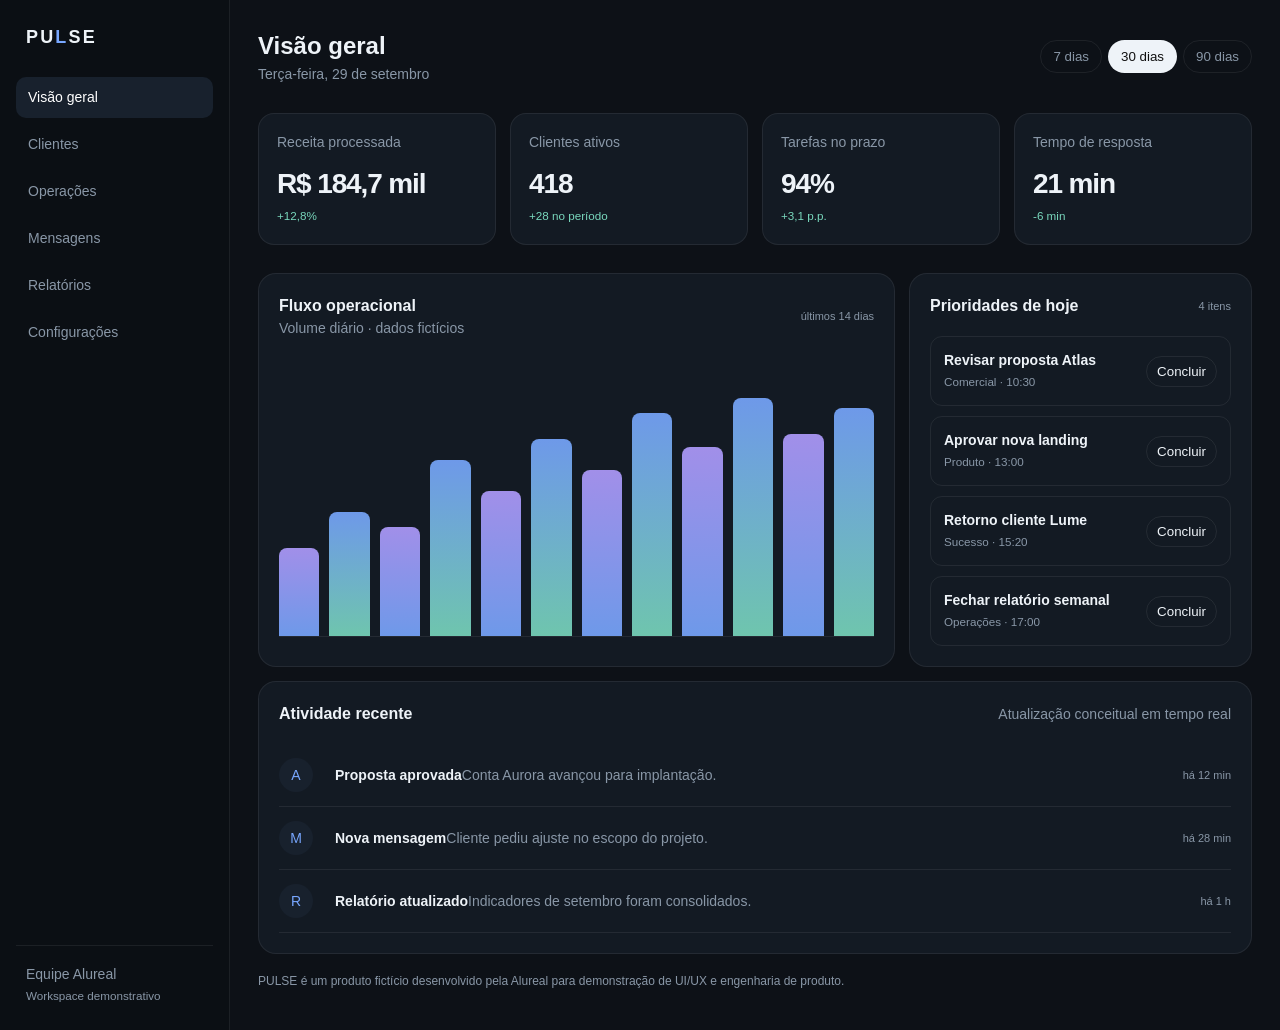
==== index.html @ 9f87678d "feat: add PULSE SaaS dashboard" ====
<!doctype html><html lang="pt-BR"><head><meta charset="utf-8"><meta name="viewport" content="width=device-width,initial-scale=1"><meta name="description" content="PULSE — dashboard SaaS conceitual Alureal"><title>PULSE — operations dashboard</title><link rel="stylesheet" href="styles.css"></head><body>
<div class="app">
<aside class="sidebar"><div class="brand">PU<b>L</b>SE</div><nav class="side-nav"><a class="active" href="#">Visão geral</a><a href="#">Clientes</a><a href="#">Operações</a><a href="#">Mensagens</a><a href="#">Relatórios</a><a href="#">Configurações</a></nav><div class="profile">Equipe Alureal<br><small>Workspace demonstrativo</small></div></aside>
<main class="main">
<header class="topbar"><div><button class="menu" data-menu>☰</button><h1>Visão geral</h1><span class="muted">Terça-feira, 29 de setembro</span></div><div class="periods"><button class="period" data-period="7d">7 dias</button><button class="period active" data-period="30d">30 dias</button><button class="period" data-period="90d">90 dias</button></div></header>
<section class="metrics"><article class="metric"><span>Receita processada</span><strong data-metric="revenue">R$ 184,7 mil</strong><small>+12,8%</small></article><article class="metric"><span>Clientes ativos</span><strong data-metric="clients">418</strong><small>+28 no período</small></article><article class="metric"><span>Tarefas no prazo</span><strong data-metric="tasks">94%</strong><small>+3,1 p.p.</small></article><article class="metric"><span>Tempo de resposta</span><strong data-metric="response">21 min</strong><small>-6 min</small></article></section>
<section class="grid">
<article class="card"><div class="card-head"><div><h2>Fluxo operacional</h2><span class="muted">Volume diário · dados fictícios</span></div><span class="tag">últimos 14 dias</span></div><div class="chart" aria-label="Gráfico demonstrativo"><i class="bar" style="height:34%"></i><i class="bar" style="height:48%"></i><i class="bar" style="height:42%"></i><i class="bar" style="height:68%"></i><i class="bar" style="height:56%"></i><i class="bar" style="height:76%"></i><i class="bar" style="height:64%"></i><i class="bar" style="height:86%"></i><i class="bar" style="height:73%"></i><i class="bar" style="height:92%"></i><i class="bar" style="height:78%"></i><i class="bar" style="height:88%"></i></div></article>
<article class="card"><div class="card-head"><h2>Prioridades de hoje</h2><span class="tag">4 itens</span></div><div class="tasks"><div class="task"><div><strong>Revisar proposta Atlas</strong><small>Comercial · 10:30</small></div><button data-task>Concluir</button></div><div class="task"><div><strong>Aprovar nova landing</strong><small>Produto · 13:00</small></div><button data-task>Concluir</button></div><div class="task"><div><strong>Retorno cliente Lume</strong><small>Sucesso · 15:20</small></div><button data-task>Concluir</button></div><div class="task"><div><strong>Fechar relatório semanal</strong><small>Operações · 17:00</small></div><button data-task>Concluir</button></div></div></article>
</section>
<section class="card activity"><div class="card-head"><h2>Atividade recente</h2><span class="muted">Atualização conceitual em tempo real</span></div><div class="activity-row"><span class="dot">A</span><div><strong>Proposta aprovada</strong><span class="muted">Conta Aurora avançou para implantação.</span></div><span class="tag">há 12 min</span></div><div class="activity-row"><span class="dot">M</span><div><strong>Nova mensagem</strong><span class="muted">Cliente pediu ajuste no escopo do projeto.</span></div><span class="tag">há 28 min</span></div><div class="activity-row"><span class="dot">R</span><div><strong>Relatório atualizado</strong><span class="muted">Indicadores de setembro foram consolidados.</span></div><span class="tag">há 1 h</span></div></section>
<p class="footer-note">PULSE é um produto fictício desenvolvido pela Alureal para demonstração de UI/UX e engenharia de produto.</p>
</main></div><script src="app.js"></script></body></html>
---- styles.css ----
:root{--bg:#0d1117;--panel:#131a23;--panel2:#18212d;--text:#eef3f8;--muted:#8997a7;--line:#ffffff12;--blue:#78a7ff;--mint:#79d8bd;--violet:#b19cff}*{box-sizing:border-box}body{margin:0;background:var(--bg);color:var(--text);font:14px/1.5 Arial,sans-serif}.app{min-height:100vh;display:grid;grid-template-columns:230px 1fr}.sidebar{border-right:1px solid var(--line);background:#0b0f14;padding:24px 16px;display:flex;flex-direction:column}.brand{font-weight:800;font-size:18px;letter-spacing:.12em;padding:0 10px 26px}.brand b{color:var(--blue)}.side-nav{display:grid;gap:6px}.side-nav a{color:var(--muted);text-decoration:none;padding:10px 12px;border-radius:10px}.side-nav .active{background:var(--panel2);color:white}.profile{margin-top:auto;border-top:1px solid var(--line);padding:18px 10px 0;color:var(--muted)}.main{padding:28px;overflow:hidden}.topbar{display:flex;align-items:center;justify-content:space-between;gap:20px}.topbar h1{margin:0;font-size:24px}.periods{display:flex;gap:6px}.period{border:1px solid var(--line);background:transparent;color:var(--muted);border-radius:999px;padding:8px 12px}.period.active{background:var(--text);color:#111}.menu{display:none}.metrics{display:grid;grid-template-columns:repeat(4,1fr);gap:14px;margin:28px 0}.metric{background:var(--panel);border:1px solid var(--line);border-radius:16px;padding:18px}.metric span{color:var(--muted)}.metric strong{display:block;font-size:28px;margin-top:10px;letter-spacing:-.04em}.metric small{color:var(--mint)}.grid{display:grid;grid-template-columns:1.3fr .7fr;gap:14px}.card{background:var(--panel);border:1px solid var(--line);border-radius:18px;padding:20px}.card-head{display:flex;justify-content:space-between;align-items:center;margin-bottom:18px}.card h2{font-size:16px;margin:0}.muted{color:var(--muted)}.chart{height:280px;display:flex;align-items:end;gap:10px;border-bottom:1px solid var(--line);padding-top:20px}.bar{flex:1;background:linear-gradient(to top,var(--blue),var(--violet));border-radius:8px 8px 0 0;min-height:20px;opacity:.9}.bar:nth-child(2n){background:linear-gradient(to top,var(--mint),var(--blue))}.tasks{display:grid;gap:10px}.task{display:grid;grid-template-columns:1fr auto;gap:12px;align-items:center;padding:13px;border:1px solid var(--line);border-radius:12px}.task strong{display:block}.task small{color:var(--muted)}.task button{border:1px solid var(--line);background:transparent;color:var(--text);border-radius:999px;padding:7px 10px}.task button.done{background:var(--mint);color:#10221d}.activity{margin-top:14px}.activity-row{display:grid;grid-template-columns:44px 1fr auto;gap:12px;align-items:center;padding:14px 0;border-bottom:1px solid var(--line)}.dot{width:34px;height:34px;border-radius:50%;display:grid;place-items:center;background:var(--panel2);color:var(--blue)}.tag{font-size:11px;color:var(--muted)}.footer-note{margin-top:18px;color:var(--muted);font-size:12px}@media(max-width:980px){.app{grid-template-columns:1fr}.sidebar{position:fixed;inset:0 auto 0 0;width:230px;z-index:30;transform:translateX(-100%);transition:.2s}.sidebar.open{transform:none}.menu{display:block}.metrics{grid-template-columns:1fr 1fr}.grid{grid-template-columns:1fr}}@media(max-width:560px){.main{padding:18px}.metrics{grid-template-columns:1fr}.periods{overflow:auto}.chart{height:220px}.activity-row{grid-template-columns:36px 1fr}.activity-row>span:last-child{display:none}}
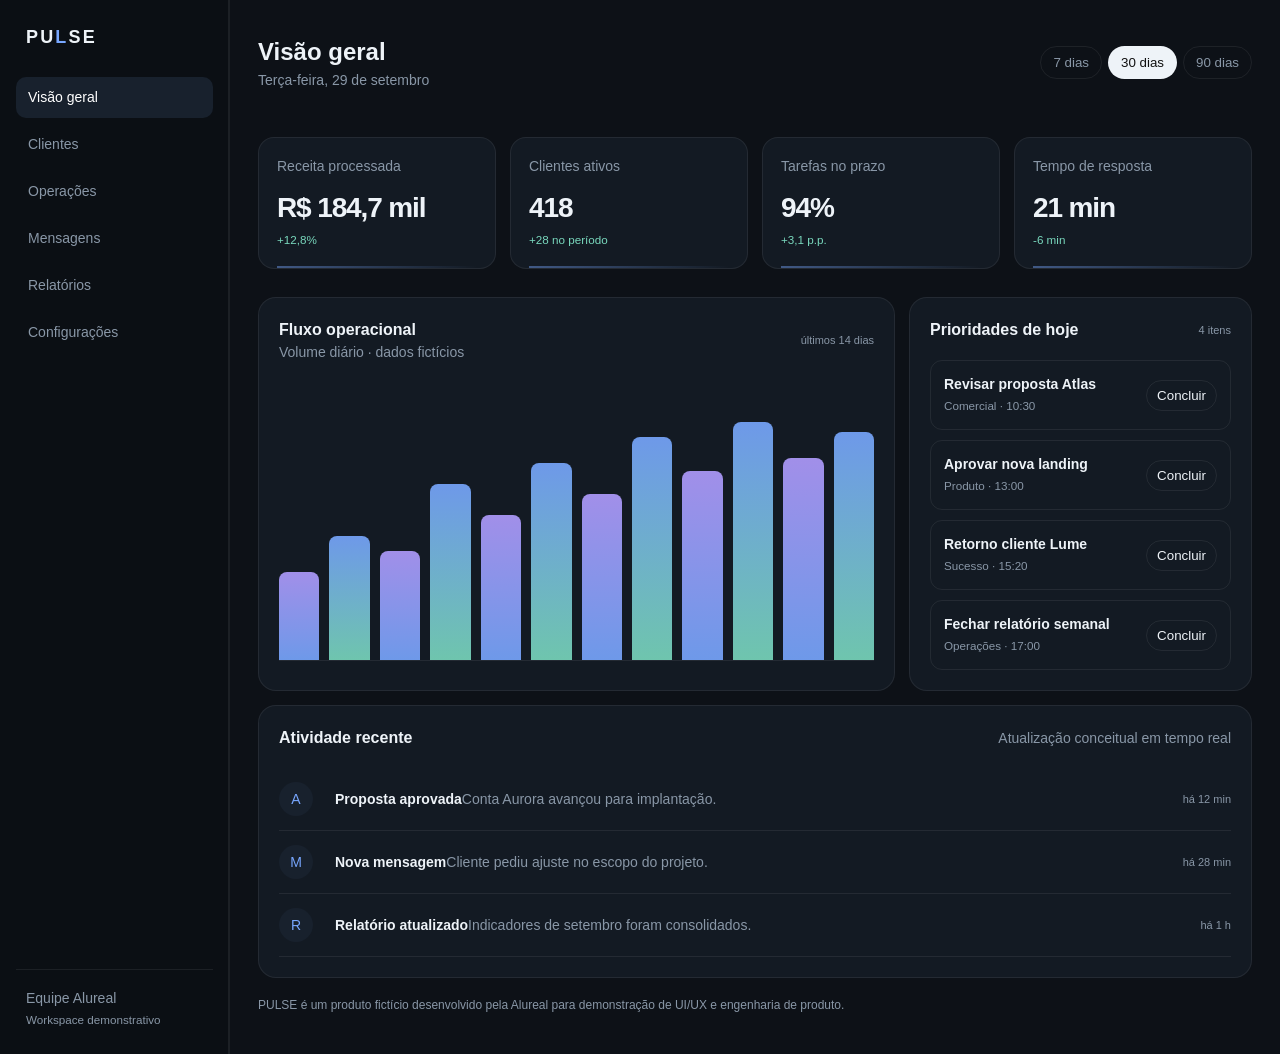
==== commit 7f0caf08: "feat: connect homepage to multipage experience" ====
--- a/index.html
+++ b/index.html
@@ -1,6 +1,6 @@
-<!doctype html><html lang="pt-BR"><head><meta charset="utf-8"><meta name="viewport" content="width=device-width,initial-scale=1"><meta name="description" content="PULSE — dashboard SaaS conceitual Alureal"><title>PULSE — operations dashboard</title><link rel="stylesheet" href="styles.css"></head><body>
+<!doctype html><html lang="pt-BR"><head><meta charset="utf-8"><meta name="viewport" content="width=device-width, initial-scale=1, maximum-scale=1, user-scalable=no, viewport-fit=cover"><meta name="description" content="PULSE — dashboard SaaS conceitual Alureal"><title>PULSE — operations dashboard</title><link rel="stylesheet" href="styles.css"></head><body>
 <div class="app">
-<aside class="sidebar"><div class="brand">PU<b>L</b>SE</div><nav class="side-nav"><a class="active" href="#">Visão geral</a><a href="#">Clientes</a><a href="#">Operações</a><a href="#">Mensagens</a><a href="#">Relatórios</a><a href="#">Configurações</a></nav><div class="profile">Equipe Alureal<br><small>Workspace demonstrativo</small></div></aside>
+<aside class="sidebar"><div class="brand">PU<b>L</b>SE</div><nav class="side-nav"><a class="active" href="index.html">Visão geral</a><a href="clientes.html">Clientes</a><a href="operacoes.html">Operações</a><a href="mensagens.html">Mensagens</a><a href="relatorios.html">Relatórios</a><a href="configuracoes.html">Configurações</a></nav><div class="profile">Equipe Alureal<br><small>Workspace demonstrativo</small></div></aside>
 <main class="main">
 <header class="topbar"><div><button class="menu" data-menu>☰</button><h1>Visão geral</h1><span class="muted">Terça-feira, 29 de setembro</span></div><div class="periods"><button class="period" data-period="7d">7 dias</button><button class="period active" data-period="30d">30 dias</button><button class="period" data-period="90d">90 dias</button></div></header>
 <section class="metrics"><article class="metric"><span>Receita processada</span><strong data-metric="revenue">R$ 184,7 mil</strong><small>+12,8%</small></article><article class="metric"><span>Clientes ativos</span><strong data-metric="clients">418</strong><small>+28 no período</small></article><article class="metric"><span>Tarefas no prazo</span><strong data-metric="tasks">94%</strong><small>+3,1 p.p.</small></article><article class="metric"><span>Tempo de resposta</span><strong data-metric="response">21 min</strong><small>-6 min</small></article></section>
--- a/styles.css
+++ b/styles.css
@@ -1 +1,24 @@
-:root{--bg:#0d1117;--panel:#131a23;--panel2:#18212d;--text:#eef3f8;--muted:#8997a7;--line:#ffffff12;--blue:#78a7ff;--mint:#79d8bd;--violet:#b19cff}*{box-sizing:border-box}body{margin:0;background:var(--bg);color:var(--text);font:14px/1.5 Arial,sans-serif}.app{min-height:100vh;display:grid;grid-template-columns:230px 1fr}.sidebar{border-right:1px solid var(--line);background:#0b0f14;padding:24px 16px;display:flex;flex-direction:column}.brand{font-weight:800;font-size:18px;letter-spacing:.12em;padding:0 10px 26px}.brand b{color:var(--blue)}.side-nav{display:grid;gap:6px}.side-nav a{color:var(--muted);text-decoration:none;padding:10px 12px;border-radius:10px}.side-nav .active{background:var(--panel2);color:white}.profile{margin-top:auto;border-top:1px solid var(--line);padding:18px 10px 0;color:var(--muted)}.main{padding:28px;overflow:hidden}.topbar{display:flex;align-items:center;justify-content:space-between;gap:20px}.topbar h1{margin:0;font-size:24px}.periods{display:flex;gap:6px}.period{border:1px solid var(--line);background:transparent;color:var(--muted);border-radius:999px;padding:8px 12px}.period.active{background:var(--text);color:#111}.menu{display:none}.metrics{display:grid;grid-template-columns:repeat(4,1fr);gap:14px;margin:28px 0}.metric{background:var(--panel);border:1px solid var(--line);border-radius:16px;padding:18px}.metric span{color:var(--muted)}.metric strong{display:block;font-size:28px;margin-top:10px;letter-spacing:-.04em}.metric small{color:var(--mint)}.grid{display:grid;grid-template-columns:1.3fr .7fr;gap:14px}.card{background:var(--panel);border:1px solid var(--line);border-radius:18px;padding:20px}.card-head{display:flex;justify-content:space-between;align-items:center;margin-bottom:18px}.card h2{font-size:16px;margin:0}.muted{color:var(--muted)}.chart{height:280px;display:flex;align-items:end;gap:10px;border-bottom:1px solid var(--line);padding-top:20px}.bar{flex:1;background:linear-gradient(to top,var(--blue),var(--violet));border-radius:8px 8px 0 0;min-height:20px;opacity:.9}.bar:nth-child(2n){background:linear-gradient(to top,var(--mint),var(--blue))}.tasks{display:grid;gap:10px}.task{display:grid;grid-template-columns:1fr auto;gap:12px;align-items:center;padding:13px;border:1px solid var(--line);border-radius:12px}.task strong{display:block}.task small{color:var(--muted)}.task button{border:1px solid var(--line);background:transparent;color:var(--text);border-radius:999px;padding:7px 10px}.task button.done{background:var(--mint);color:#10221d}.activity{margin-top:14px}.activity-row{display:grid;grid-template-columns:44px 1fr auto;gap:12px;align-items:center;padding:14px 0;border-bottom:1px solid var(--line)}.dot{width:34px;height:34px;border-radius:50%;display:grid;place-items:center;background:var(--panel2);color:var(--blue)}.tag{font-size:11px;color:var(--muted)}.footer-note{margin-top:18px;color:var(--muted);font-size:12px}@media(max-width:980px){.app{grid-template-columns:1fr}.sidebar{position:fixed;inset:0 auto 0 0;width:230px;z-index:30;transform:translateX(-100%);transition:.2s}.sidebar.open{transform:none}.menu{display:block}.metrics{grid-template-columns:1fr 1fr}.grid{grid-template-columns:1fr}}@media(max-width:560px){.main{padding:18px}.metrics{grid-template-columns:1fr}.periods{overflow:auto}.chart{height:220px}.activity-row{grid-template-columns:36px 1fr}.activity-row>span:last-child{display:none}}+:root{--bg:#0d1117;--panel:#131a23;--panel2:#18212d;--text:#eef3f8;--muted:#8997a7;--line:#ffffff12;--blue:#78a7ff;--mint:#79d8bd;--violet:#b19cff}*{box-sizing:border-box}body{margin:0;background:var(--bg);color:var(--text);font:14px/1.5 Arial,sans-serif}.app{min-height:100vh;display:grid;grid-template-columns:230px 1fr}.sidebar{border-right:1px solid var(--line);background:#0b0f14;padding:24px 16px;display:flex;flex-direction:column}.brand{font-weight:800;font-size:18px;letter-spacing:.12em;padding:0 10px 26px}.brand b{color:var(--blue)}.side-nav{display:grid;gap:6px}.side-nav a{color:var(--muted);text-decoration:none;padding:10px 12px;border-radius:10px}.side-nav .active{background:var(--panel2);color:white}.profile{margin-top:auto;border-top:1px solid var(--line);padding:18px 10px 0;color:var(--muted)}.main{padding:28px;overflow:hidden}.topbar{display:flex;align-items:center;justify-content:space-between;gap:20px}.topbar h1{margin:0;font-size:24px}.periods{display:flex;gap:6px}.period{border:1px solid var(--line);background:transparent;color:var(--muted);border-radius:999px;padding:8px 12px}.period.active{background:var(--text);color:#111}.menu{display:none}.metrics{display:grid;grid-template-columns:repeat(4,1fr);gap:14px;margin:28px 0}.metric{background:var(--panel);border:1px solid var(--line);border-radius:16px;padding:18px}.metric span{color:var(--muted)}.metric strong{display:block;font-size:28px;margin-top:10px;letter-spacing:-.04em}.metric small{color:var(--mint)}.grid{display:grid;grid-template-columns:1.3fr .7fr;gap:14px}.card{background:var(--panel);border:1px solid var(--line);border-radius:18px;padding:20px}.card-head{display:flex;justify-content:space-between;align-items:center;margin-bottom:18px}.card h2{font-size:16px;margin:0}.muted{color:var(--muted)}.chart{height:280px;display:flex;align-items:end;gap:10px;border-bottom:1px solid var(--line);padding-top:20px}.bar{flex:1;background:linear-gradient(to top,var(--blue),var(--violet));border-radius:8px 8px 0 0;min-height:20px;opacity:.9}.bar:nth-child(2n){background:linear-gradient(to top,var(--mint),var(--blue))}.tasks{display:grid;gap:10px}.task{display:grid;grid-template-columns:1fr auto;gap:12px;align-items:center;padding:13px;border:1px solid var(--line);border-radius:12px}.task strong{display:block}.task small{color:var(--muted)}.task button{border:1px solid var(--line);background:transparent;color:var(--text);border-radius:999px;padding:7px 10px}.task button.done{background:var(--mint);color:#10221d}.activity{margin-top:14px}.activity-row{display:grid;grid-template-columns:44px 1fr auto;gap:12px;align-items:center;padding:14px 0;border-bottom:1px solid var(--line)}.dot{width:34px;height:34px;border-radius:50%;display:grid;place-items:center;background:var(--panel2);color:var(--blue)}.tag{font-size:11px;color:var(--muted)}.footer-note{margin-top:18px;color:var(--muted);font-size:12px}@media(max-width:980px){.app{grid-template-columns:1fr}.sidebar{position:fixed;inset:0 auto 0 0;width:230px;z-index:30;transform:translateX(-100%);transition:.2s}.sidebar.open{transform:none}.menu{display:block}.metrics{grid-template-columns:1fr 1fr}.grid{grid-template-columns:1fr}}@media(max-width:560px){.main{padding:18px}.metrics{grid-template-columns:1fr}.periods{overflow:auto}.chart{height:220px}.activity-row{grid-template-columns:36px 1fr}.activity-row>span:last-child{display:none}}
+/* mobile-hardening-2026-09-29 */
+html,body{width:100%;max-width:100%;overflow-x:clip;-webkit-text-size-adjust:100%;touch-action:pan-y}
+.app,.main,.topbar,.metrics,.grid,.card,.activity{min-width:0}
+body.menu-open{overflow:hidden}
+@media(max-width:980px){
+  body.menu-open::before{content:"";position:fixed;inset:0;z-index:29;background:rgba(4,7,11,.72);backdrop-filter:blur(4px);-webkit-backdrop-filter:blur(4px)}
+  .sidebar{z-index:30;width:min(300px,86vw);background:#0b0f14!important;box-shadow:28px 0 80px rgba(0,0,0,.55);overflow-y:auto}
+  .main{width:100%;max-width:100vw;overflow:hidden}
+}
+@media(max-width:560px){
+  .topbar{align-items:flex-start;flex-direction:column}
+  .topbar>div:first-child{width:100%}
+  .periods{width:100%;max-width:100%;padding-bottom:4px}
+  .period{flex:0 0 auto}
+  .card{padding:16px}
+  .task{grid-template-columns:1fr;align-items:start}
+  .task button{justify-self:start}
+  .chart{gap:6px}
+}
+
+/* portfolio-polish-2026-09-29 */
+:focus-visible{outline:2px solid var(--blue);outline-offset:3px}.sidebar{box-shadow:inset -1px 0 var(--line)}.side-nav a,.period,.task button,.metric,.card{transition:.22s ease}.side-nav a:hover{background:#ffffff08;color:var(--text)}.metric:hover,.card:hover{border-color:#ffffff25}.metric{position:relative;overflow:hidden}.metric::after{content:"";position:absolute;left:18px;right:18px;bottom:0;height:2px;background:linear-gradient(90deg,var(--blue),transparent);opacity:.45}.topbar{position:sticky;top:0;z-index:10;padding:6px 0 18px;background:linear-gradient(to bottom,var(--bg) 75%,transparent)}.period:hover{color:var(--text);border-color:#ffffff25}.task button:hover{border-color:#ffffff35}.bar{transition:height .35s ease,filter .2s}.chart:hover .bar{filter:brightness(1.08)}
+@media(max-width:560px){.main{padding:16px}.topbar{padding-top:4px}.metric strong{font-size:26px}.card-head{align-items:flex-start;gap:12px}.activity-row{padding:12px 0}.footer-note{padding-bottom:max(12px,env(safe-area-inset-bottom))}}
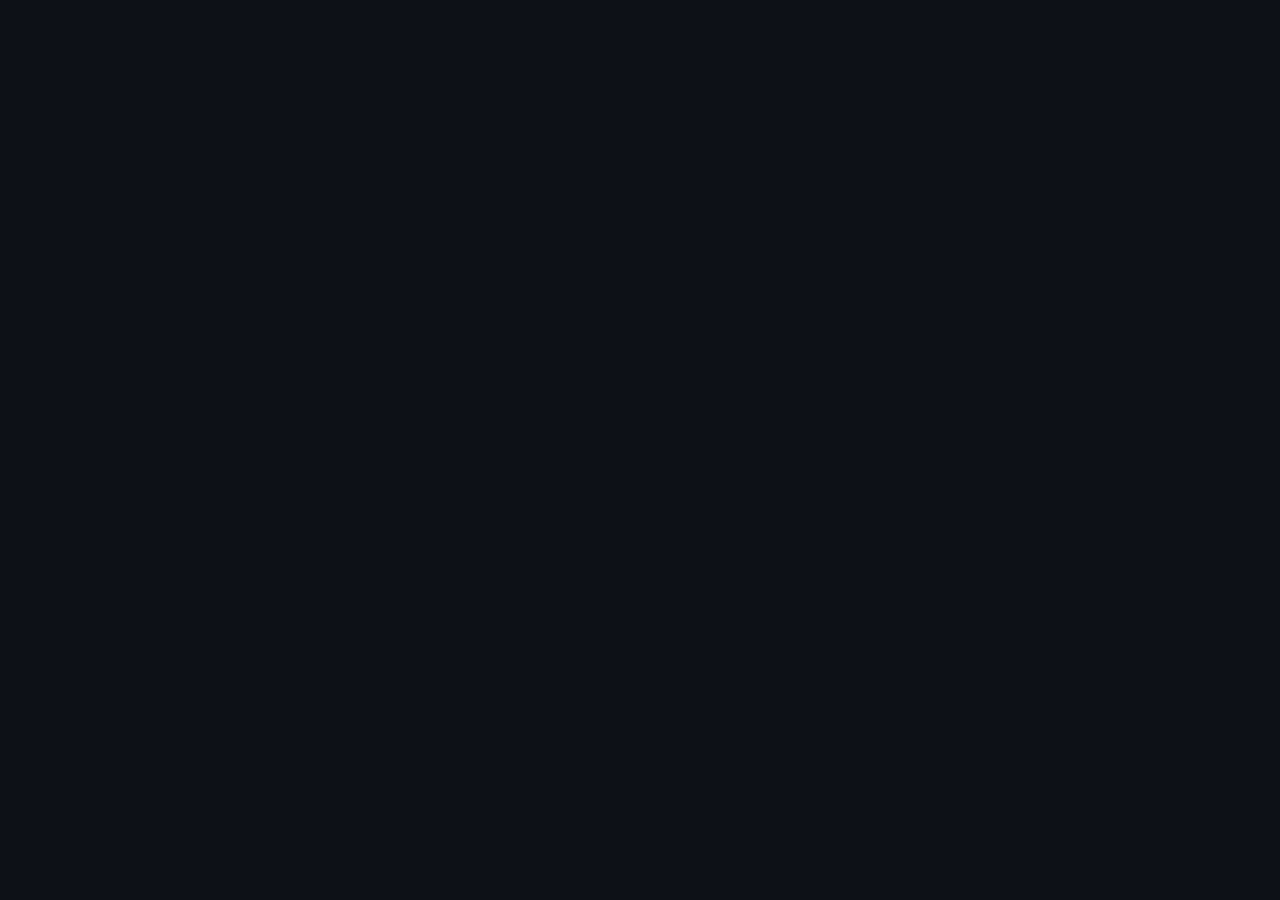
==== commit 46e00163: "feat: rebuild PULSE dashboard" ====
--- a/index.html
+++ b/index.html
@@ -1,13 +1 @@
-<!doctype html><html lang="pt-BR"><head><meta charset="utf-8"><meta name="viewport" content="width=device-width, initial-scale=1, maximum-scale=1, user-scalable=no, viewport-fit=cover"><meta name="description" content="PULSE — dashboard SaaS conceitual Alureal"><title>PULSE — operations dashboard</title><link rel="stylesheet" href="styles.css"></head><body>
-<div class="app">
-<aside class="sidebar"><div class="brand">PU<b>L</b>SE</div><nav class="side-nav"><a class="active" href="index.html">Visão geral</a><a href="clientes.html">Clientes</a><a href="operacoes.html">Operações</a><a href="mensagens.html">Mensagens</a><a href="relatorios.html">Relatórios</a><a href="configuracoes.html">Configurações</a></nav><div class="profile">Equipe Alureal<br><small>Workspace demonstrativo</small></div></aside>
-<main class="main">
-<header class="topbar"><div><button class="menu" data-menu>☰</button><h1>Visão geral</h1><span class="muted">Terça-feira, 29 de setembro</span></div><div class="periods"><button class="period" data-period="7d">7 dias</button><button class="period active" data-period="30d">30 dias</button><button class="period" data-period="90d">90 dias</button></div></header>
-<section class="metrics"><article class="metric"><span>Receita processada</span><strong data-metric="revenue">R$ 184,7 mil</strong><small>+12,8%</small></article><article class="metric"><span>Clientes ativos</span><strong data-metric="clients">418</strong><small>+28 no período</small></article><article class="metric"><span>Tarefas no prazo</span><strong data-metric="tasks">94%</strong><small>+3,1 p.p.</small></article><article class="metric"><span>Tempo de resposta</span><strong data-metric="response">21 min</strong><small>-6 min</small></article></section>
-<section class="grid">
-<article class="card"><div class="card-head"><div><h2>Fluxo operacional</h2><span class="muted">Volume diário · dados fictícios</span></div><span class="tag">últimos 14 dias</span></div><div class="chart" aria-label="Gráfico demonstrativo"><i class="bar" style="height:34%"></i><i class="bar" style="height:48%"></i><i class="bar" style="height:42%"></i><i class="bar" style="height:68%"></i><i class="bar" style="height:56%"></i><i class="bar" style="height:76%"></i><i class="bar" style="height:64%"></i><i class="bar" style="height:86%"></i><i class="bar" style="height:73%"></i><i class="bar" style="height:92%"></i><i class="bar" style="height:78%"></i><i class="bar" style="height:88%"></i></div></article>
-<article class="card"><div class="card-head"><h2>Prioridades de hoje</h2><span class="tag">4 itens</span></div><div class="tasks"><div class="task"><div><strong>Revisar proposta Atlas</strong><small>Comercial · 10:30</small></div><button data-task>Concluir</button></div><div class="task"><div><strong>Aprovar nova landing</strong><small>Produto · 13:00</small></div><button data-task>Concluir</button></div><div class="task"><div><strong>Retorno cliente Lume</strong><small>Sucesso · 15:20</small></div><button data-task>Concluir</button></div><div class="task"><div><strong>Fechar relatório semanal</strong><small>Operações · 17:00</small></div><button data-task>Concluir</button></div></div></article>
-</section>
-<section class="card activity"><div class="card-head"><h2>Atividade recente</h2><span class="muted">Atualização conceitual em tempo real</span></div><div class="activity-row"><span class="dot">A</span><div><strong>Proposta aprovada</strong><span class="muted">Conta Aurora avançou para implantação.</span></div><span class="tag">há 12 min</span></div><div class="activity-row"><span class="dot">M</span><div><strong>Nova mensagem</strong><span class="muted">Cliente pediu ajuste no escopo do projeto.</span></div><span class="tag">há 28 min</span></div><div class="activity-row"><span class="dot">R</span><div><strong>Relatório atualizado</strong><span class="muted">Indicadores de setembro foram consolidados.</span></div><span class="tag">há 1 h</span></div></section>
-<p class="footer-note">PULSE é um produto fictício desenvolvido pela Alureal para demonstração de UI/UX e engenharia de produto.</p>
-</main></div><script src="app.js"></script></body></html>+<!doctype html><html lang="pt-BR" data-theme="dark"><head><meta charset="utf-8"><meta name="viewport" content="width=device-width,initial-scale=1,maximum-scale=1,user-scalable=no,viewport-fit=cover"><title>PULSE — Visão geral</title><link href="https://fonts.googleapis.com/css2?family=Inter:wght@400;500;600;700;800&display=swap" rel="stylesheet"><link rel="stylesheet" href="pulse-app.css?v=20260929-1820"></head><body><div class="shell" data-shell></div><script src="pulse-data.js?v=20260929-1820"></script><script src="pulse-app.js?v=20260929-1820"></script></body></html>
--- a/pulse-app.css
+++ b/pulse-app.css
@@ -0,0 +1 @@
+:root{--bg:#0d1117;--panel:#131a23;--panel2:#192330;--text:#edf3f8;--muted:#8998a8;--line:#ffffff12;--blue:#78a7ff;--mint:#79d8bd;--violet:#b19cff;--danger:#ef747b;--shadow:0 18px 55px #0005}:root[data-theme="light"]{--bg:#f4f6f8;--panel:#fff;--panel2:#edf1f5;--text:#15202c;--muted:#6e7a88;--line:#16212d18;--blue:#3d73d7;--mint:#2d9c79;--violet:#775dd8;--shadow:0 18px 45px #1c27331a}*{box-sizing:border-box}html{-webkit-text-size-adjust:100%}body{margin:0;background:var(--bg);color:var(--text);font:14px/1.5 Inter,Arial,sans-serif;overflow-x:hidden}a{color:inherit;text-decoration:none}button,input,select,textarea{font:inherit}.shell{min-height:100vh;display:grid;grid-template-columns:240px 1fr}.sidebar{position:sticky;top:0;height:100vh;background:color-mix(in srgb,var(--bg) 88%,#000);border-right:1px solid var(--line);padding:20px 14px;display:flex;flex-direction:column}.brand{font-weight:900;font-size:18px;letter-spacing:.12em;padding:4px 10px 24px}.brand b{color:var(--blue)}.workspace-switch{background:var(--panel);border:1px solid var(--line);border-radius:12px;padding:11px;margin-bottom:18px}.side-nav{display:grid;gap:4px}.side-nav a{padding:10px 12px;border-radius:9px;color:var(--muted);display:flex;justify-content:space-between;gap:10px}.side-nav a:hover,.side-nav a.active{background:var(--panel2);color:var(--text)}.side-section{font-size:10px;text-transform:uppercase;letter-spacing:.12em;color:var(--muted);padding:18px 10px 7px}.side-footer{margin-top:auto;border-top:1px solid var(--line);padding:14px 8px}.user{display:flex;gap:10px;align-items:center}.avatar{width:34px;height:34px;border-radius:50%;display:grid;place-items:center;background:linear-gradient(135deg,var(--blue),var(--violet));font-weight:800}.main{padding:24px;min-width:0}.topbar{position:sticky;top:0;z-index:20;background:linear-gradient(to bottom,var(--bg) 78%,transparent);padding:4px 0 18px;display:flex;justify-content:space-between;gap:18px;align-items:center}.topbar h1{font-size:27px;margin:0}.top-actions{display:flex;gap:8px}.icon-btn,.button,.period{border:1px solid var(--line);background:var(--panel);color:var(--text);border-radius:10px;cursor:pointer}.icon-btn{width:42px;height:42px}.button{padding:10px 14px;font-weight:700}.button.primary{background:var(--blue);border-color:var(--blue);color:white}.search{height:42px;border:1px solid var(--line);background:var(--panel);border-radius:10px;padding:0 12px;color:var(--text);width:min(320px,32vw)}.metrics{display:grid;grid-template-columns:repeat(4,1fr);gap:12px;margin:14px 0}.metric{background:var(--panel);border:1px solid var(--line);border-radius:16px;padding:17px;position:relative;overflow:hidden}.metric span{color:var(--muted)}.metric strong{display:block;font-size:27px;margin-top:8px;letter-spacing:-.04em}.metric small{color:var(--mint)}.metric:after{content:"";position:absolute;left:16px;right:16px;bottom:0;height:2px;background:linear-gradient(90deg,var(--blue),transparent)}.grid{display:grid;grid-template-columns:1.25fr .75fr;gap:12px}.card{background:var(--panel);border:1px solid var(--line);border-radius:16px;padding:18px}.card-head{display:flex;justify-content:space-between;gap:12px;align-items:center;margin-bottom:15px}.card-head h2{font-size:16px;margin:0}.muted{color:var(--muted)}.chart{height:260px;display:flex;align-items:end;gap:8px;border-bottom:1px solid var(--line)}.bar{flex:1;background:linear-gradient(to top,var(--blue),var(--violet));border-radius:7px 7px 0 0}.bar:nth-child(2n){background:linear-gradient(to top,var(--mint),var(--blue))}.task-list{display:grid;gap:8px}.task{border:1px solid var(--line);border-radius:11px;padding:12px;display:grid;grid-template-columns:1fr auto;gap:10px}.task strong{display:block}.task small{color:var(--muted)}.priority{font-size:10px;border-radius:999px;padding:5px 7px;background:var(--panel2)}.table{background:var(--panel);border:1px solid var(--line);border-radius:15px;overflow:hidden}.row{display:grid;grid-template-columns:1.4fr 1fr 1fr 1fr .8fr;gap:10px;padding:13px 15px;border-bottom:1px solid var(--line);align-items:center}.row.header{font-size:10px;text-transform:uppercase;letter-spacing:.08em;color:var(--muted)}.health{height:6px;border-radius:999px;background:var(--panel2);overflow:hidden}.health i{display:block;height:100%;background:var(--mint)}.stage{display:inline-flex;width:max-content;border-radius:999px;padding:5px 8px;background:var(--panel2);font-size:11px}.page-head{display:flex;justify-content:space-between;gap:18px;align-items:end;margin-bottom:18px}.page-head h1{font-size:32px;margin:0}.page-head p{color:var(--muted);margin:4px 0}.pipeline{display:grid;grid-template-columns:repeat(4,1fr);gap:10px}.lane{background:var(--panel);border:1px solid var(--line);border-radius:14px;padding:12px;min-height:440px}.lane-head{display:flex;justify-content:space-between;margin-bottom:10px}.ticket{background:var(--panel2);border:1px solid var(--line);border-radius:10px;padding:11px;margin-bottom:8px}.ticket h3{font-size:13px;margin:0 0 4px}.ticket p{font-size:11px;color:var(--muted);margin:0}.ticket button{border:0;background:transparent;color:var(--blue);padding:8px 0 0}.client-hero{display:grid;grid-template-columns:1fr auto;gap:20px;background:var(--panel);border:1px solid var(--line);border-radius:16px;padding:20px}.client-title{display:flex;gap:14px;align-items:center}.client-logo{width:54px;height:54px;border-radius:14px;background:linear-gradient(135deg,var(--blue),var(--mint));display:grid;place-items:center;font-weight:900}.client-actions{display:flex;gap:8px}.detail-grid{display:grid;grid-template-columns:1fr 340px;gap:12px;margin-top:12px}.timeline{display:grid;gap:8px}.timeline-item{border-left:2px solid var(--line);padding:4px 0 12px 14px}.timeline-item span{color:var(--muted);font-size:11px}.message-layout{display:grid;grid-template-columns:300px 1fr;gap:12px}.message-list,.message-view{background:var(--panel);border:1px solid var(--line);border-radius:15px;overflow:hidden}.message-item{padding:13px;border-bottom:1px solid var(--line);cursor:pointer}.message-item.active{background:var(--panel2)}.message-view{padding:18px}.report-grid{display:grid;grid-template-columns:repeat(2,1fr);gap:12px}.report{background:var(--panel);border:1px solid var(--line);border-radius:15px;padding:18px}.spark{height:170px;display:flex;align-items:end;gap:7px;margin-top:12px}.spark i{flex:1;background:linear-gradient(var(--blue),var(--violet));border-radius:5px 5px 0 0}.automation-grid,.team-grid{display:grid;grid-template-columns:repeat(2,1fr);gap:12px}.automation,.member,.setting{background:var(--panel);border:1px solid var(--line);border-radius:15px;padding:16px}.automation-head,.member-head{display:flex;justify-content:space-between;gap:12px}.switch{width:44px;height:24px;border:0;border-radius:999px;background:#45505d;position:relative}.switch:after{content:"";position:absolute;left:3px;top:3px;width:18px;height:18px;border-radius:50%;background:white;transition:.2s}.switch.on{background:var(--mint)}.switch.on:after{left:23px}.member-head{align-items:center}.member-avatar{width:42px;height:42px;border-radius:50%;background:var(--panel2);display:grid;place-items:center;font-weight:800}.settings{display:grid;grid-template-columns:repeat(2,1fr);gap:12px}.setting label{display:flex;justify-content:space-between;gap:14px}.mobile-nav{display:none}@media(max-width:1050px){.shell{grid-template-columns:1fr}.sidebar{position:static;height:auto;border-right:0;border-bottom:1px solid var(--line);padding:10px}.side-nav{display:flex;overflow:auto}.side-nav a{white-space:nowrap}.side-section,.workspace-switch,.side-footer{display:none}.metrics{grid-template-columns:1fr 1fr}.grid,.detail-grid{grid-template-columns:1fr}.pipeline{grid-template-columns:1fr 1fr}.message-layout{grid-template-columns:1fr}.automation-grid,.team-grid,.settings{grid-template-columns:1fr}.report-grid{grid-template-columns:1fr 1fr}}@media(max-width:650px){body{padding-bottom:66px}.main{padding:14px}.topbar{align-items:flex-start;flex-direction:column}.search{width:100%}.metrics,.pipeline,.report-grid{grid-template-columns:1fr}.row{grid-template-columns:1.4fr 1fr}.row>*:nth-child(n+3){display:none}.client-hero{grid-template-columns:1fr}.client-actions{flex-wrap:wrap}.mobile-nav{position:fixed;left:0;right:0;bottom:0;z-index:80;height:64px;background:#16202b;display:grid;grid-template-columns:repeat(4,1fr);box-shadow:0 -8px 28px #0004}.mobile-nav a{display:grid;place-items:center;align-content:center;color:white;font-size:20px}.mobile-nav span{font-size:10px;font-weight:800}}
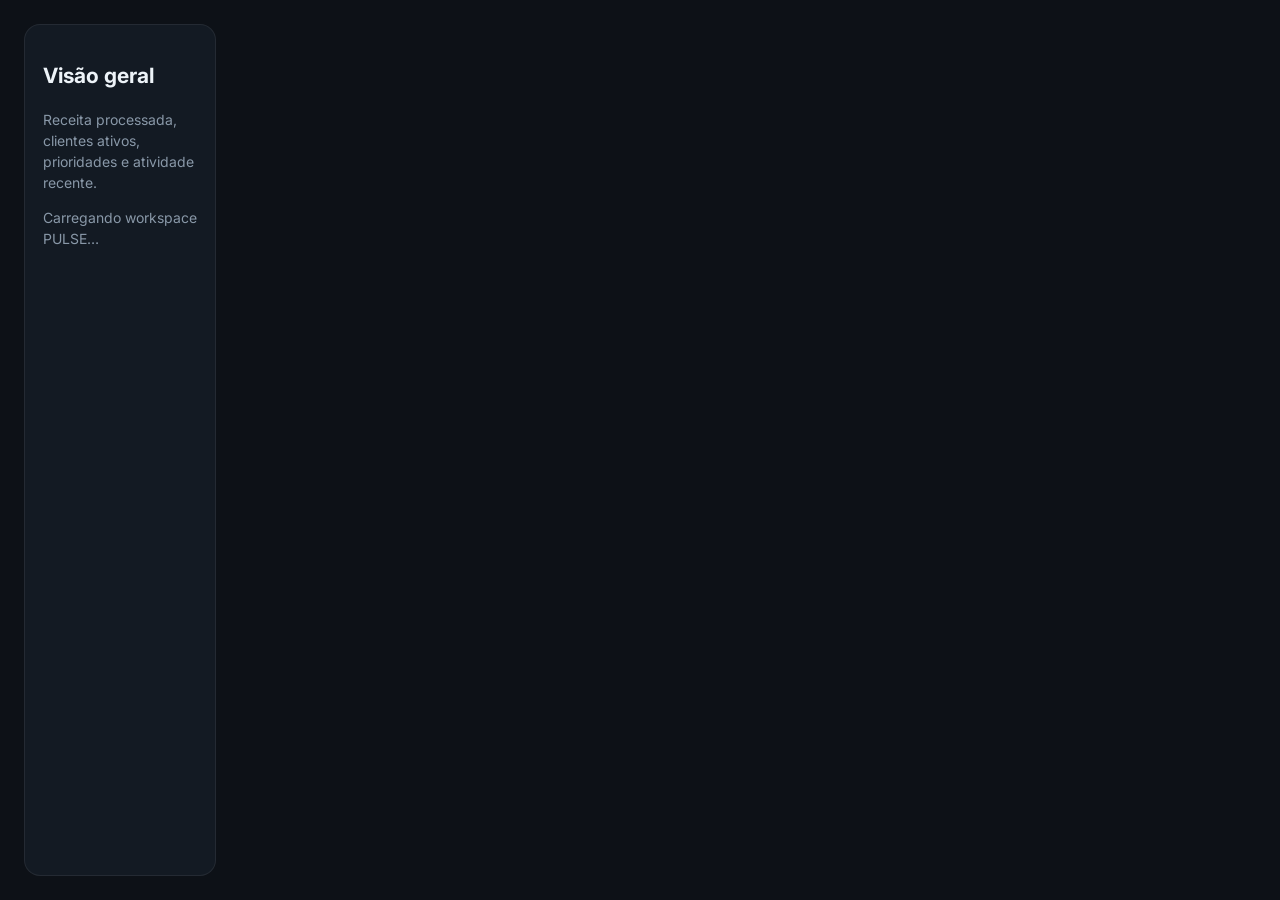
==== commit ba8cdc87: "fix: add resilient static fallback" ====
--- a/index.html
+++ b/index.html
@@ -1 +1 @@
-<!doctype html><html lang="pt-BR" data-theme="dark"><head><meta charset="utf-8"><meta name="viewport" content="width=device-width,initial-scale=1,maximum-scale=1,user-scalable=no,viewport-fit=cover"><title>PULSE — Visão geral</title><link href="https://fonts.googleapis.com/css2?family=Inter:wght@400;500;600;700;800&display=swap" rel="stylesheet"><link rel="stylesheet" href="pulse-app.css?v=20260929-1820"></head><body><div class="shell" data-shell></div><script src="pulse-data.js?v=20260929-1820"></script><script src="pulse-app.js?v=20260929-1820"></script></body></html>+<!doctype html><html lang="pt-BR" data-theme="dark"><head><meta charset="utf-8"><meta name="viewport" content="width=device-width,initial-scale=1,maximum-scale=1,user-scalable=no,viewport-fit=cover"><title>PULSE — Visão geral</title><link href="https://fonts.googleapis.com/css2?family=Inter:wght@400;500;600;700;800&display=swap" rel="stylesheet"><link rel="stylesheet" href="pulse-app.css?v=20260929-1827"></head><body><div class="shell" data-shell><section class="card fallback-static" style="margin:24px"><h1>Visão geral</h1><p class="muted">Receita processada, clientes ativos, prioridades e atividade recente.</p><p class="muted">Carregando workspace PULSE…</p></section></div><script src="pulse-data.js?v=20260929-1827"></script><script src="pulse-app.js?v=20260929-1827"></script></body></html>
